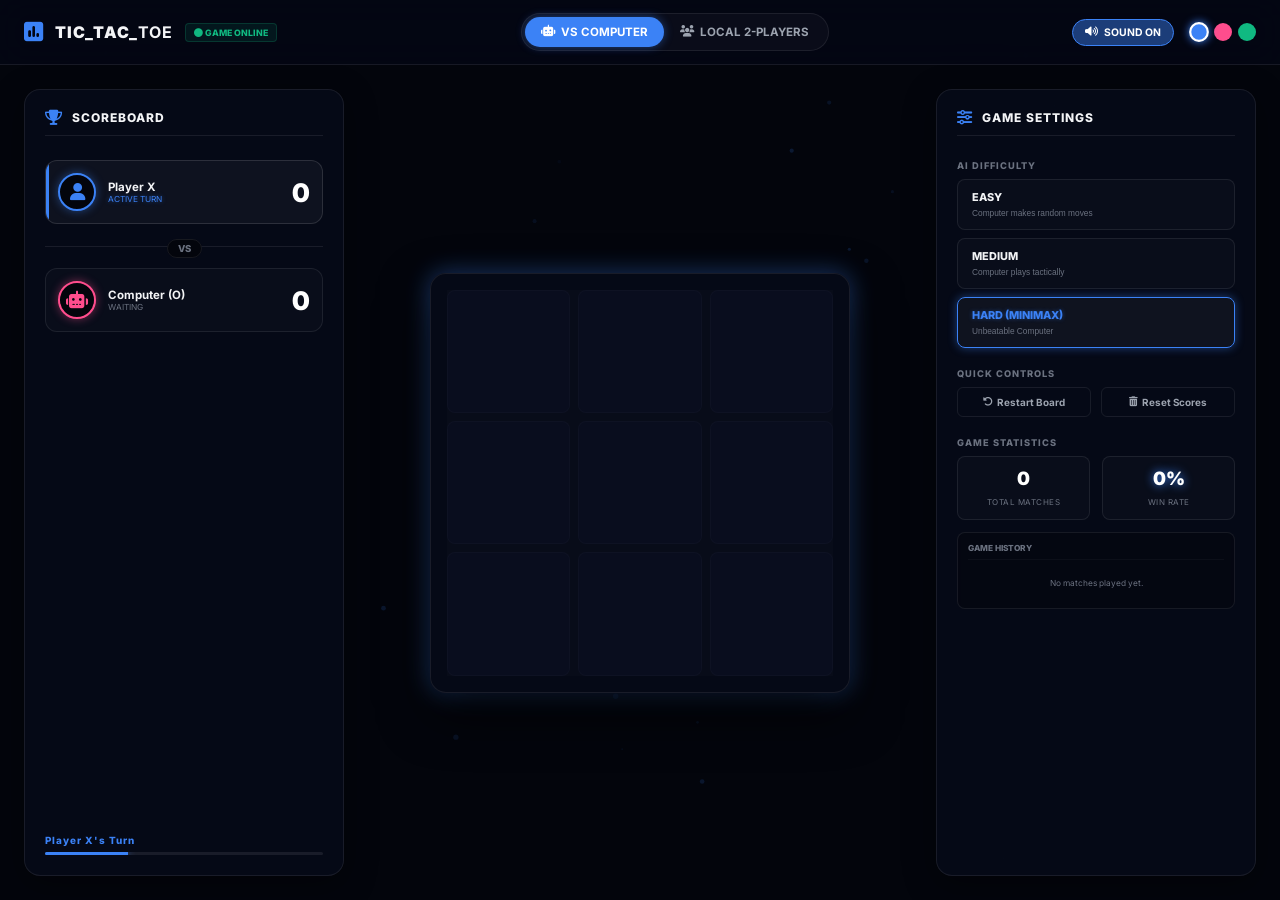
==== index.html @ dfb9f20e "Initialize premium responsive Tic Tac Toe game page" ====
<!DOCTYPE html>
<html lang="en">
<head>
    <meta charset="UTF-8">
    <meta name="viewport" content="width=device-width, initial-scale=1.0">
    <title>Tic Tac Toe | Modern Neon Game</title>
    <!-- Fonts -->
    <link rel="preconnect" href="https://fonts.googleapis.com">
    <link rel="preconnect" href="https://fonts.gstatic.com" crossorigin>
    <link href="https://fonts.googleapis.com/css2?family=Inter:wght@300;400;500;600;700;800;900&display=swap" rel="stylesheet">
    <!-- FontAwesome for High-End Icons -->
    <link rel="stylesheet" href="https://cdnjs.cloudflare.com/ajax/libs/font-awesome/6.4.0/css/all.min.css">
    <!-- Game Styling -->
    <link rel="stylesheet" href="style.css">
</head>
<body class="neon-theme-blue">
    <!-- Dynamic Ambient canvas for floating particle backglow -->
    <canvas id="ambient-particles"></canvas>

    <!-- Top Realistic Navigation Bar -->
    <nav class="game-navbar">
        <div class="nav-left">
            <div class="logo">
                <i class="fa-solid fa-square-poll-vertical glow-pulse"></i>
                <span class="logo-text">TIC_TAC_<strong>TOE</strong></span>
            </div>
            <span class="sys-badge"><i class="fa-solid fa-circle"></i> GAME ONLINE</span>
        </div>
        
        <div class="nav-center">
            <!-- Mode Toggle Switch -->
            <div class="mode-selector-wrap">
                <button id="btn-mode-ai" class="mode-btn active" onclick="setGameMode('vs-computer')">
                    <i class="fa-solid fa-robot"></i> <span class="btn-text">VS COMPUTER</span>
                </button>
                <button id="btn-mode-local" class="mode-btn" onclick="setGameMode('multiplayer')">
                    <i class="fa-solid fa-users"></i> <span class="btn-text">LOCAL 2-PLAYERS</span>
                </button>
            </div>
        </div>

        <div class="nav-right">
            <!-- Audio trigger -->
            <button id="nav-sfx-toggle" class="nav-action-btn active" onclick="toggleAudioSFX()">
                <i class="fa-solid fa-volume-high"></i> <span class="btn-text">SOUND ON</span>
            </button>
            
            <!-- Global Color Theme Selectors -->
            <div class="accent-selectors">
                <button class="color-btn btn-blue active" onclick="setAccentTheme('blue')"></button>
                <button class="color-btn btn-pink" onclick="setAccentTheme('pink')"></button>
                <button class="color-btn btn-green" onclick="setAccentTheme('green')"></button>
            </div>
        </div>
    </nav>

    <!-- Main Game Page Layout Arena -->
    <main class="arena-container">
        
        <!-- SIDE PANEL LEFT: SCOREBOARD & PLAYER INFORMATION -->
        <section class="arena-panel left-panel glass-panel">
            <div class="panel-header">
                <i class="fa-solid fa-trophy"></i>
                <span>SCOREBOARD</span>
            </div>
            
            <div class="score-card-wrapper">
                <!-- Player X profile -->
                <div class="score-profile active" id="profile-x">
                    <div class="avatar x-avatar"><i class="fa-solid fa-user"></i></div>
                    <div class="profile-details">
                        <span class="player-label">Player X</span>
                        <span class="player-status" id="status-x-text">ACTIVE TURN</span>
                    </div>
                    <div class="player-score" id="score-x-val">0</div>
                </div>

                <div class="score-divider">
                    <span class="vs-tag">VS</span>
                </div>

                <!-- Player O profile -->
                <div class="score-profile" id="profile-o">
                    <div class="avatar o-avatar" id="avatar-o-icon"><i class="fa-solid fa-robot"></i></div>
                    <div class="profile-details">
                        <span class="player-label" id="player-o-label">Computer (O)</span>
                        <span class="player-status" id="status-o-text">WAITING</span>
                    </div>
                    <div class="player-score" id="score-o-val">0</div>
                </div>
            </div>

            <!-- Current turn visual bar -->
            <div class="turn-meter-container">
                <span class="turn-status-text" id="turn-meter-lbl">Player X Turn</span>
                <div class="meter-bar-track">
                    <div class="meter-bar-fill" id="turn-meter-fill"></div>
                </div>
            </div>
        </section>

        <!-- CENTER PANEL: PLAY BOARD CONTAINER -->
        <section class="arena-board-viewport">
            <!-- Tic Tac Toe Interactive Board Card -->
            <div class="board-card glass-panel">
                
                <!-- Play grid -->
                <div class="board-grid" id="ttt-board">
                    <div class="grid-cell" data-index="0" onclick="makeMove(0)"></div>
                    <div class="grid-cell" data-index="1" onclick="makeMove(1)"></div>
                    <div class="grid-cell" data-index="2" onclick="makeMove(2)"></div>
                    <div class="grid-cell" data-index="3" onclick="makeMove(3)"></div>
                    <div class="grid-cell" data-index="4" onclick="makeMove(4)"></div>
                    <div class="grid-cell" data-index="5" onclick="makeMove(5)"></div>
                    <div class="grid-cell" data-index="6" onclick="makeMove(6)"></div>
                    <div class="grid-cell" data-index="7" onclick="makeMove(7)"></div>
                    <div class="grid-cell" data-index="8" onclick="makeMove(8)"></div>
                </div>

                <!-- Web game overlay for winners (Toggled via CSS active class) -->
                <div class="result-overlay glass-card" id="victory-overlay">
                    <div class="overlay-graphic glow-pulse"><i class="fa-solid fa-crown"></i></div>
                    <h3 class="overlay-title" id="victory-title">VICTORY!</h3>
                    <p class="overlay-subtitle" id="victory-desc">Player X won the match.</p>
                    <div class="overlay-actions">
                        <button class="action-btn primary" onclick="resetBoardArena()"><i class="fa-solid fa-play"></i> Play Again</button>
                        <button class="action-btn secondary" onclick="resetScores()"><i class="fa-solid fa-rotate-left"></i> Reset Scores</button>
                    </div>
                </div>

                <!-- Web game overlay for draws -->
                <div class="result-overlay glass-card" id="draw-overlay">
                    <div class="overlay-graphic draw-graphic"><i class="fa-solid fa-circle"></i></div>
                    <h3 class="overlay-title">IT'S A DRAW!</h3>
                    <p class="overlay-subtitle">The game ended in a tie.</p>
                    <div class="overlay-actions">
                        <button class="action-btn primary" onclick="resetBoardArena()"><i class="fa-solid fa-rotate-left"></i> Play Again</button>
                        <button class="action-btn secondary" onclick="resetScores()"><i class="fa-solid fa-rotate-left"></i> Reset Scores</button>
                    </div>
                </div>

            </div>
        </section>

        <!-- SIDE PANEL RIGHT: AI CONFIGURATION & OPERATIONS LOG -->
        <section class="arena-panel right-panel glass-panel">
            <div class="panel-header">
                <i class="fa-solid fa-sliders"></i>
                <span>GAME SETTINGS</span>
            </div>

            <!-- AI Strength levels widget -->
            <div class="ai-widget-wrapper" id="ai-controls-panel">
                <span class="widget-label">AI DIFFICULTY</span>
                <div class="difficulty-options">
                    <button class="diff-btn" id="btn-diff-easy" onclick="setAIDifficulty('easy')">
                        <span class="diff-title">EASY</span>
                        <span class="diff-desc">Computer makes random moves</span>
                    </button>
                    <button class="diff-btn" id="btn-diff-medium" onclick="setAIDifficulty('medium')">
                        <span class="diff-title">MEDIUM</span>
                        <span class="diff-desc">Computer plays tactically</span>
                    </button>
                    <button class="diff-btn active" id="btn-diff-hard" onclick="setAIDifficulty('hard')">
                        <span class="diff-title">HARD (MINIMAX)</span>
                        <span class="diff-desc">Unbeatable Computer</span>
                    </button>
                </div>
            </div>

            <!-- Arena Actions Panel -->
            <div class="quick-actions-wrapper">
                <span class="widget-label">QUICK CONTROLS</span>
                <div class="actions-row">
                    <button class="control-btn" onclick="resetBoardArena()"><i class="fa-solid fa-rotate-left"></i> Restart Board</button>
                    <button class="control-btn" onclick="resetScores()"><i class="fa-solid fa-trash-can"></i> Reset Scores</button>
                </div>
            </div>

            <!-- Live Session logs dashboard metrics -->
            <div class="match-metrics-panel">
                <span class="widget-label">GAME STATISTICS</span>
                <div class="metrics-row">
                    <div class="metric-item">
                        <span class="metric-val" id="metric-games">0</span>
                        <span class="metric-lbl">TOTAL MATCHES</span>
                    </div>
                    <div class="metric-item">
                        <span class="metric-val text-glow" id="metric-winrate">0%</span>
                        <span class="metric-lbl">WIN RATE</span>
                    </div>
                </div>
                <div class="session-log-card">
                    <div class="log-header">GAME HISTORY</div>
                    <ul class="log-entries-list" id="session-log-list">
                        <li class="empty-log-msg">No matches played yet.</li>
                    </ul>
                </div>
            </div>
        </section>

    </main>

    <!-- Core interactive modules -->
    <script src="game.js"></script>
</body>
</html>
---- style.css ----
/* ==========================================================================
   NEON NEXUS RESPONSIVE REDESIGN STYLESHEET
   Ultra Premium Single-Page Tic Tac Toe CSS Framework
   ========================================================================== */

/* 1. Global Color Tokens & Variables */
:root {
    --bg-dark-core: #03050c;
    --bg-dark-panel: rgba(8, 12, 28, 0.7);
    --bg-dark-glass: rgba(10, 16, 36, 0.45);
    
    --neon-blue: #3b82f6;
    --neon-blue-glow: rgba(59, 130, 246, 0.45);
    
    --neon-pink: #ff4d8d;
    --neon-pink-glow: rgba(255, 77, 141, 0.45);
    
    --neon-green: #10b981;
    --neon-green-glow: rgba(16, 185, 129, 0.45);

    --border-glass: rgba(255, 255, 255, 0.08);
    --border-neon-active: var(--neon-blue);
    --accent-primary: var(--neon-blue);
    --accent-primary-glow: var(--neon-blue-glow);
    
    --text-primary: #f3f4f6;
    --text-secondary: #9ca3af;
    --text-muted: #6b7280;
    
    --font-display: 'Inter', sans-serif;
    --font-sans: 'Inter', sans-serif;
    
    --transition-smooth: all 0.35s cubic-bezier(0.25, 0.8, 0.25, 1);
    --transition-quick: all 0.15s ease;
}

/* Dynamic Class Theme Modifiers */
body.neon-theme-blue {
    --accent-primary: var(--neon-blue);
    --accent-primary-glow: var(--neon-blue-glow);
    --border-neon-active: var(--neon-blue);
}

body.neon-theme-pink {
    --accent-primary: var(--neon-pink);
    --accent-primary-glow: var(--neon-pink-glow);
    --border-neon-active: var(--neon-pink);
}

body.neon-theme-green {
    --accent-primary: var(--neon-green);
    --accent-primary-glow: var(--neon-green-glow);
    --border-neon-active: var(--neon-green);
}

/* 2. Global Resets & Basics */
* {
    box-sizing: border-box;
    margin: 0;
    padding: 0;
    user-select: none;
    -webkit-user-drag: none;
}

body {
    background-color: var(--bg-dark-core);
    color: var(--text-primary);
    font-family: var(--font-sans);
    min-height: 100vh;
    display: flex;
    flex-direction: column;
    overflow-x: hidden;
    position: relative;
}

/* Floating canvas particles background */
#ambient-particles {
    position: fixed;
    top: 0;
    left: 0;
    width: 100%;
    height: 100%;
    z-index: 0;
    pointer-events: none;
    opacity: 0.35;
}

/* Custom Scrollbar */
::-webkit-scrollbar {
    width: 4px;
    height: 4px;
}
::-webkit-scrollbar-track {
    background: var(--bg-dark-core);
}
::-webkit-scrollbar-thumb {
    background: var(--border-glass);
    border-radius: 4px;
}
::-webkit-scrollbar-thumb:hover {
    background: var(--accent-primary);
}

/* Micro Helpers */
.font-orbitron { font-family: var(--font-display); }
.text-pink { color: var(--neon-pink) !important; }
.text-blue { color: var(--neon-blue) !important; }
.text-green { color: var(--neon-green) !important; }
.text-glow { text-shadow: 0 0 10px var(--accent-primary); }

.glow-pulse {
    animation: glowPulse 2s infinite ease-in-out;
}
@keyframes glowPulse {
    0%, 100% {
        filter: drop-shadow(0 0 5px var(--accent-primary-glow));
        opacity: 0.8;
    }
    50% {
        filter: drop-shadow(0 0 15px var(--accent-primary));
        opacity: 1;
    }
}

/* 3. Glassmorphic structures */
.glass-panel {
    background: var(--bg-dark-panel);
    backdrop-filter: blur(20px);
    -webkit-backdrop-filter: blur(20px);
    border: 1px solid var(--border-glass);
    border-radius: 16px;
    box-shadow: 0 8px 32px rgba(0, 0, 0, 0.4);
}

.glass-card {
    background: var(--bg-dark-glass);
    backdrop-filter: blur(12px);
    -webkit-backdrop-filter: blur(12px);
    border: 1px solid var(--border-glass);
    border-radius: 12px;
}

/* 4. Top Navbar Layouts */
.game-navbar {
    height: 65px;
    background: rgba(4, 7, 20, 0.8);
    backdrop-filter: blur(16px);
    -webkit-backdrop-filter: blur(16px);
    border-bottom: 1px solid var(--border-glass);
    display: flex;
    justify-content: space-between;
    align-items: center;
    padding: 0 24px;
    z-index: 10;
}

.nav-left {
    display: flex;
    align-items: center;
    gap: 12px;
}

.logo {
    display: flex;
    align-items: center;
    gap: 10px;
    font-family: var(--font-display);
    font-size: 1rem;
    font-weight: 900;
    letter-spacing: 1px;
}
.logo i {
    font-size: 1.4rem;
    color: var(--accent-primary);
    transition: var(--transition-smooth);
}

.sys-badge {
    font-family: var(--font-display);
    font-size: 0.55rem;
    font-weight: 800;
    color: var(--neon-green);
    background: rgba(16, 185, 129, 0.1);
    padding: 3px 8px;
    border-radius: 4px;
    border: 1px solid rgba(16, 185, 129, 0.2);
}

.nav-center {
    display: flex;
}

.mode-selector-wrap {
    display: flex;
    background: rgba(255, 255, 255, 0.03);
    padding: 3px;
    border-radius: 20px;
    border: 1px solid var(--border-glass);
}

.mode-btn {
    background: transparent;
    border: none;
    padding: 8px 16px;
    border-radius: 16px;
    font-family: var(--font-display);
    font-size: 0.72rem;
    font-weight: 700;
    color: var(--text-secondary);
    cursor: pointer;
    transition: var(--transition-smooth);
    display: flex;
    align-items: center;
    gap: 6px;
}
.mode-btn.active {
    background: var(--accent-primary);
    color: #fff;
    box-shadow: 0 0 10px var(--accent-primary-glow);
}

.nav-right {
    display: flex;
    align-items: center;
    gap: 16px;
}

.nav-action-btn {
    background: rgba(255, 255, 255, 0.03);
    border: 1px solid var(--border-glass);
    padding: 6px 12px;
    border-radius: 16px;
    font-family: var(--font-display);
    font-size: 0.65rem;
    font-weight: 700;
    color: var(--text-secondary);
    cursor: pointer;
    transition: var(--transition-quick);
    display: flex;
    align-items: center;
    gap: 6px;
}
.nav-action-btn:hover {
    border-color: var(--accent-primary);
    color: #fff;
}
.nav-action-btn.active {
    background: var(--accent-primary-glow);
    border-color: var(--accent-primary);
    color: #fff;
}

.accent-selectors {
    display: flex;
    gap: 6px;
}

.color-btn {
    width: 18px;
    height: 18px;
    border-radius: 50%;
    border: 2px solid transparent;
    cursor: pointer;
    transition: var(--transition-quick);
}
.btn-blue { background-color: var(--neon-blue); }
.btn-pink { background-color: var(--neon-pink); }
.btn-green { background-color: var(--neon-green); }

.color-btn.active {
    border-color: #fff;
    transform: scale(1.1);
    box-shadow: 0 0 8px var(--accent-primary);
}

/* ==========================================================================
   5. Main Responsive Grid Container
   ========================================================================== */
.arena-container {
    flex: 1;
    display: flex;
    justify-content: center;
    align-items: stretch;
    gap: 24px;
    padding: 24px;
    max-width: 1300px;
    margin: 0 auto;
    width: 100%;
    z-index: 5;
}

.arena-panel {
    flex: 1;
    min-width: 250px;
    max-width: 320px;
    padding: 20px;
    display: flex;
    flex-direction: column;
    gap: 20px;
}

.panel-header {
    display: flex;
    align-items: center;
    gap: 10px;
    border-bottom: 1px solid var(--border-glass);
    padding-bottom: 10px;
    margin-bottom: 4px;
}
.panel-header i {
    color: var(--accent-primary);
    font-size: 0.95rem;
}
.panel-header span {
    font-family: var(--font-display);
    font-size: 0.75rem;
    font-weight: 800;
    letter-spacing: 1px;
}

/* --- Left Score Panel layouts --- */
.score-card-wrapper {
    display: flex;
    flex-direction: column;
    gap: 12px;
}

.score-profile {
    background: rgba(255, 255, 255, 0.02);
    border: 1px solid var(--border-glass);
    border-radius: 12px;
    padding: 12px;
    display: flex;
    align-items: center;
    gap: 12px;
    transition: var(--transition-smooth);
    position: relative;
    overflow: hidden;
}
.score-profile::before {
    content: "";
    position: absolute;
    top: 0;
    left: 0;
    width: 3px;
    height: 100%;
    background: transparent;
}

.score-profile.active {
    background: rgba(255, 255, 255, 0.04);
    border-color: rgba(255,255,255,0.12);
}
.score-profile.active#profile-x::before { background: var(--neon-blue); }
.score-profile.active#profile-o::before { background: var(--neon-pink); }
.score-profile.active#profile-o.o-green::before { background: var(--neon-green); }

.avatar {
    width: 38px;
    height: 38px;
    border-radius: 50%;
    display: flex;
    justify-content: center;
    align-items: center;
    font-size: 1.1rem;
    background: var(--bg-dark-core);
    border: 2px solid transparent;
}
.x-avatar {
    border-color: var(--neon-blue);
    color: var(--neon-blue);
    box-shadow: 0 0 10px var(--neon-blue-glow);
}
.o-avatar {
    border-color: var(--neon-pink);
    color: var(--neon-pink);
    box-shadow: 0 0 10px var(--neon-pink-glow);
}
.o-avatar.green-avatar {
    border-color: var(--neon-green);
    color: var(--neon-green);
    box-shadow: 0 0 10px var(--neon-green-glow);
}

.profile-details {
    flex: 1;
    display: flex;
    flex-direction: column;
}

.player-label {
    font-family: var(--font-display);
    font-size: 0.72rem;
    font-weight: 700;
}

.player-status {
    font-size: 0.52rem;
    color: var(--text-muted);
}
.active .player-status {
    color: var(--accent-primary);
    text-shadow: 0 0 5px var(--accent-primary-glow);
}

.player-score {
    font-size: 1.6rem;
    font-weight: 900;
    color: #fff;
}

.score-divider {
    text-align: center;
    position: relative;
}
.score-divider::before {
    content: "";
    position: absolute;
    top: 50%;
    left: 0;
    width: 100%;
    height: 1px;
    background: var(--border-glass);
    z-index: 1;
}

.vs-tag {
    background: var(--bg-dark-core);
    border: 1px solid var(--border-glass);
    padding: 3px 10px;
    border-radius: 20px;
    font-family: var(--font-display);
    font-size: 0.6rem;
    font-weight: 800;
    color: var(--text-muted);
    position: relative;
    z-index: 2;
}

.turn-meter-container {
    margin-top: auto;
}

.turn-status-text {
    font-size: 0.62rem;
    font-weight: 800;
    color: var(--accent-primary);
    letter-spacing: 1px;
    display: block;
    margin-bottom: 6px;
}

.meter-bar-track {
    width: 100%;
    height: 3px;
    background: var(--border-glass);
    border-radius: 2px;
    overflow: hidden;
}

.meter-bar-fill {
    width: 30%;
    height: 100%;
    background: var(--accent-primary);
    box-shadow: 0 0 8px var(--accent-primary);
    transition: var(--transition-smooth);
}

/* --- Center Play Board viewport --- */
.arena-board-viewport {
    flex: 1.8;
    display: flex;
    justify-content: center;
    align-items: center;
}

.board-card {
    width: 100%;
    max-width: 420px;
    aspect-ratio: 1/1;
    padding: 16px;
    position: relative;
    box-shadow: 0 20px 50px rgba(0, 0, 0, 0.7),
                0 0 25px var(--accent-primary-glow);
    transition: var(--transition-smooth);
}

.board-grid {
    display: grid;
    grid-template-columns: repeat(3, 1fr);
    grid-template-rows: repeat(3, 1fr);
    gap: 8px;
    width: 100%;
    height: 100%;
    background: rgba(255,255,255,0.01);
}

.grid-cell {
    background: rgba(10, 16, 36, 0.6);
    border: 1px solid rgba(255,255,255,0.02);
    border-radius: 8px;
    cursor: pointer;
    display: flex;
    justify-content: center;
    align-items: center;
    font-family: var(--font-display);
    font-size: 3.2rem;
    font-weight: 900;
    transition: var(--transition-quick);
    position: relative;
}
@media (hover: hover) {
    .grid-cell:hover {
        background: rgba(255, 255, 255, 0.03);
        border-color: rgba(255, 255, 255, 0.1);
    }

    /* Ghost Symbol Hover Previews */
    .grid-cell:not(.cell-x):not(.cell-o):hover::after {
        font-size: 2.8rem;
        opacity: 0.15;
        position: absolute;
        font-family: var(--font-display);
    }
    body.active-turn-x .grid-cell:not(.cell-x):not(.cell-o):hover::after {
        content: "X";
        color: var(--neon-blue);
        text-shadow: 0 0 10px var(--neon-blue-glow);
    }
    body.active-turn-o .grid-cell:not(.cell-x):not(.cell-o):hover::after {
        content: "O";
        color: var(--neon-pink);
        text-shadow: 0 0 10px var(--neon-pink-glow);
    }
    body.active-turn-o.neon-theme-green .grid-cell:not(.cell-x):not(.cell-o):hover::after {
        color: var(--neon-green);
        text-shadow: 0 0 10px var(--neon-green-glow);
    }
}

.grid-cell.cell-x {
    color: var(--neon-blue);
    text-shadow: 0 0 12px var(--neon-blue);
    animation: zoomCell 0.2s cubic-bezier(0.175, 0.885, 0.32, 1.275);
}

.grid-cell.cell-o {
    color: var(--neon-pink);
    text-shadow: 0 0 12px var(--neon-pink);
    animation: zoomCell 0.2s cubic-bezier(0.175, 0.885, 0.32, 1.275);
}
.grid-cell.cell-o.o-green {
    color: var(--neon-green);
    text-shadow: 0 0 12px var(--neon-green);
}

@keyframes zoomCell {
    from { transform: scale(0.6); opacity: 0; }
    to { transform: scale(1); opacity: 1; }
}

/* Result Overlays */
.result-overlay {
    position: absolute;
    top: 16px;
    left: 16px;
    width: calc(100% - 32px);
    height: calc(100% - 32px);
    z-index: 50;
    display: none; /* Blocked via class toggles */
    flex-direction: column;
    justify-content: center;
    align-items: center;
    text-align: center;
    padding: 24px;
    border-color: var(--accent-primary);
    box-shadow: 0 0 25px var(--accent-primary-glow);
    animation: slideUp 0.35s cubic-bezier(0.175, 0.885, 0.32, 1.15);
}

.result-overlay.active {
    display: flex;
}

@keyframes slideUp {
    from { opacity: 0; transform: translateY(15px); }
    to { opacity: 1; transform: translateY(0); }
}

.overlay-graphic {
    font-size: 2.8rem;
    color: #ffd700;
    filter: drop-shadow(0 0 10px rgba(255, 215, 0, 0.5));
    margin-bottom: 12px;
}

.draw-graphic {
    color: var(--text-muted);
    filter: drop-shadow(0 0 6px rgba(255,255,255,0.05));
}

.overlay-title {
    font-size: 1.2rem;
    font-weight: 900;
    margin-bottom: 6px;
    letter-spacing: 1px;
}

.overlay-subtitle {
    font-size: 0.7rem;
    color: var(--text-secondary);
    margin-bottom: 20px;
    max-width: 250px;
    line-height: 1.4;
}

.overlay-actions {
    display: flex;
    flex-direction: column;
    gap: 8px;
    width: 100%;
    max-width: 180px;
}

.action-btn {
    font-family: var(--font-display);
    font-size: 0.72rem;
    font-weight: 700;
    padding: 10px;
    border-radius: 6px;
    border: none;
    cursor: pointer;
    transition: var(--transition-quick);
    display: flex;
    align-items: center;
    justify-content: center;
    gap: 6px;
}

.action-btn.primary {
    background: var(--accent-primary);
    color: #fff;
    box-shadow: 0 0 10px var(--accent-primary-glow);
}
.action-btn.primary:hover {
    box-shadow: 0 0 18px var(--accent-primary);
}

.action-btn.secondary {
    background: transparent;
    border: 1px solid var(--border-glass);
    color: var(--text-secondary);
}
.action-btn.secondary:hover {
    border-color: var(--accent-primary);
    color: #fff;
}

/* --- Right Calibration side panel --- */
.widget-label {
    font-family: var(--font-display);
    font-size: 0.58rem;
    font-weight: 800;
    letter-spacing: 1px;
    color: var(--text-muted);
    display: block;
    margin-bottom: 8px;
}

.difficulty-options {
    display: flex;
    flex-direction: column;
    gap: 8px;
}

.diff-btn {
    background: rgba(255, 255, 255, 0.02);
    border: 1px solid var(--border-glass);
    border-radius: 8px;
    padding: 10px 14px;
    text-align: left;
    cursor: pointer;
    transition: var(--transition-quick);
}
.diff-btn:hover {
    border-color: rgba(255,255,255,0.15);
}
.diff-btn.active {
    background: rgba(255, 255, 255, 0.04);
    border-color: var(--accent-primary);
    box-shadow: 0 0 10px var(--accent-primary-glow);
}

.diff-title {
    font-family: var(--font-display);
    font-size: 0.68rem;
    font-weight: 800;
    display: block;
    color: var(--text-primary);
}
.active .diff-title {
    color: var(--accent-primary);
    text-shadow: 0 0 4px var(--accent-primary-glow);
}

.diff-desc {
    font-size: 0.52rem;
    color: var(--text-muted);
}

.quick-actions-wrapper .actions-row {
    display: grid;
    grid-template-columns: repeat(2, 1fr);
    gap: 10px;
}

.control-btn {
    background: transparent;
    border: 1px solid var(--border-glass);
    font-family: var(--font-display);
    font-size: 0.62rem;
    font-weight: 700;
    padding: 8px;
    border-radius: 6px;
    color: var(--text-secondary);
    cursor: pointer;
    transition: var(--transition-quick);
    display: flex;
    align-items: center;
    justify-content: center;
    gap: 4px;
}
.control-btn:hover {
    border-color: var(--accent-primary);
    color: #fff;
}

/* Metrics and match history logs */
.metrics-row {
    display: grid;
    grid-template-columns: repeat(2, 1fr);
    gap: 12px;
    margin-bottom: 12px;
}

.metric-item {
    background: rgba(255, 255, 255, 0.02);
    border: 1px solid var(--border-glass);
    border-radius: 8px;
    padding: 10px;
    text-align: center;
}

.metric-val {
    font-size: 1.15rem;
    font-weight: 900;
    display: block;
    color: #fff;
}

.metric-lbl {
    font-size: 0.5rem;
    letter-spacing: 0.5px;
    color: var(--text-muted);
}

.session-log-card {
    background: rgba(0, 0, 0, 0.2);
    border: 1px solid var(--border-glass);
    border-radius: 8px;
    padding: 10px;
}

.log-header {
    font-family: var(--font-display);
    font-size: 0.52rem;
    font-weight: 800;
    color: var(--text-muted);
    border-bottom: 1px solid rgba(255,255,255,0.03);
    padding-bottom: 6px;
    margin-bottom: 8px;
}

.log-entries-list {
    list-style: none;
    max-height: 85px;
    overflow-y: auto;
    display: flex;
    flex-direction: column;
    gap: 6px;
}

.log-item {
    font-size: 0.55rem;
    display: flex;
    justify-content: space-between;
    align-items: center;
    border-bottom: 1px solid rgba(255,255,255,0.01);
    padding-bottom: 4px;
}
.log-item span {
    color: var(--text-secondary);
}
.log-item .outcome-win { color: var(--neon-green); font-weight: bold; }
.log-item .outcome-loss { color: var(--neon-pink); font-weight: bold; }
.log-item .outcome-draw { color: var(--text-muted); }

.empty-log-msg {
    font-size: 0.52rem;
    color: var(--text-muted);
    text-align: center;
    padding: 10px 0;
}


/* ==========================================================================
   6. RESPONSIVE BREAKPOINT MATRICES (Fully collapsed structures)
   ========================================================================== */

@media (max-width: 850px) {
    /* Collapse side-by-side flex container into stacked column rows */
    .arena-container {
        flex-direction: column;
        padding: 12px;
        gap: 16px;
    }

    .arena-panel {
        max-width: 100%;
        width: 100%;
        padding: 16px;
    }

    /* Scoreboard collapses into thin horizontal flow row at top */
    .left-panel {
        order: 1; /* Place first at top */
    }

    .score-card-wrapper {
        flex-direction: row;
        justify-content: space-between;
        align-items: center;
        gap: 16px;
    }

    .score-profile {
        flex: 1;
        padding: 8px 12px;
    }

    .score-divider {
        display: none; /* Hide VS tag in compact view */
    }

    .turn-meter-container {
        margin-top: 12px;
    }

    /* Game board card stands centered */
    .arena-board-viewport {
        order: 2; /* Centered in middle */
        padding: 8px 0;
    }

    .board-card {
        max-width: 340px; /* Resize slightly for smaller viewports */
    }

    .grid-cell {
        font-size: 2.5rem; /* Slightly smaller cells */
    }

    /* Calibration controls panel drops below the board */
    .right-panel {
        order: 3; /* Bottom panel */
        display: grid;
        grid-template-columns: repeat(auto-fit, minmax(220px, 1fr));
        gap: 16px;
    }

    .ai-widget-wrapper {
        grid-column: span 1;
    }

    .quick-actions-wrapper {
        grid-column: span 1;
        justify-content: center;
        display: flex;
        flex-direction: column;
    }

    .match-metrics-panel {
        grid-column: span 2;
    }
}

/* Sub-breakpoints for small mobile smartphones */
@media (max-width: 500px) {
    .game-navbar {
        padding: 0 12px;
        height: 55px;
    }

    .logo-text {
        font-size: 0.85rem;
    }
    
    .sys-badge {
        display: none; /* Clear screen real estate */
    }

    .mode-btn {
        padding: 6px 12px;
        font-size: 0.65rem;
    }

    .nav-action-btn {
        padding: 5px 8px;
        font-size: 0.6rem;
    }

    .right-panel {
        grid-template-columns: 1fr; /* Stack everything vertically */
    }

    .match-metrics-panel {
        grid-column: span 1;
    }

    .score-profile {
        padding: 6px 10px;
    }
    
    .avatar {
        width: 32px;
        height: 32px;
        font-size: 0.95rem;
    }

    .player-score {
        font-size: 1.35rem;
    }
}

/* Hide labels on small mobile phones to prevent horizontal navbar overflow */
@media (max-width: 600px) {
    .btn-text {
        display: none;
    }
}
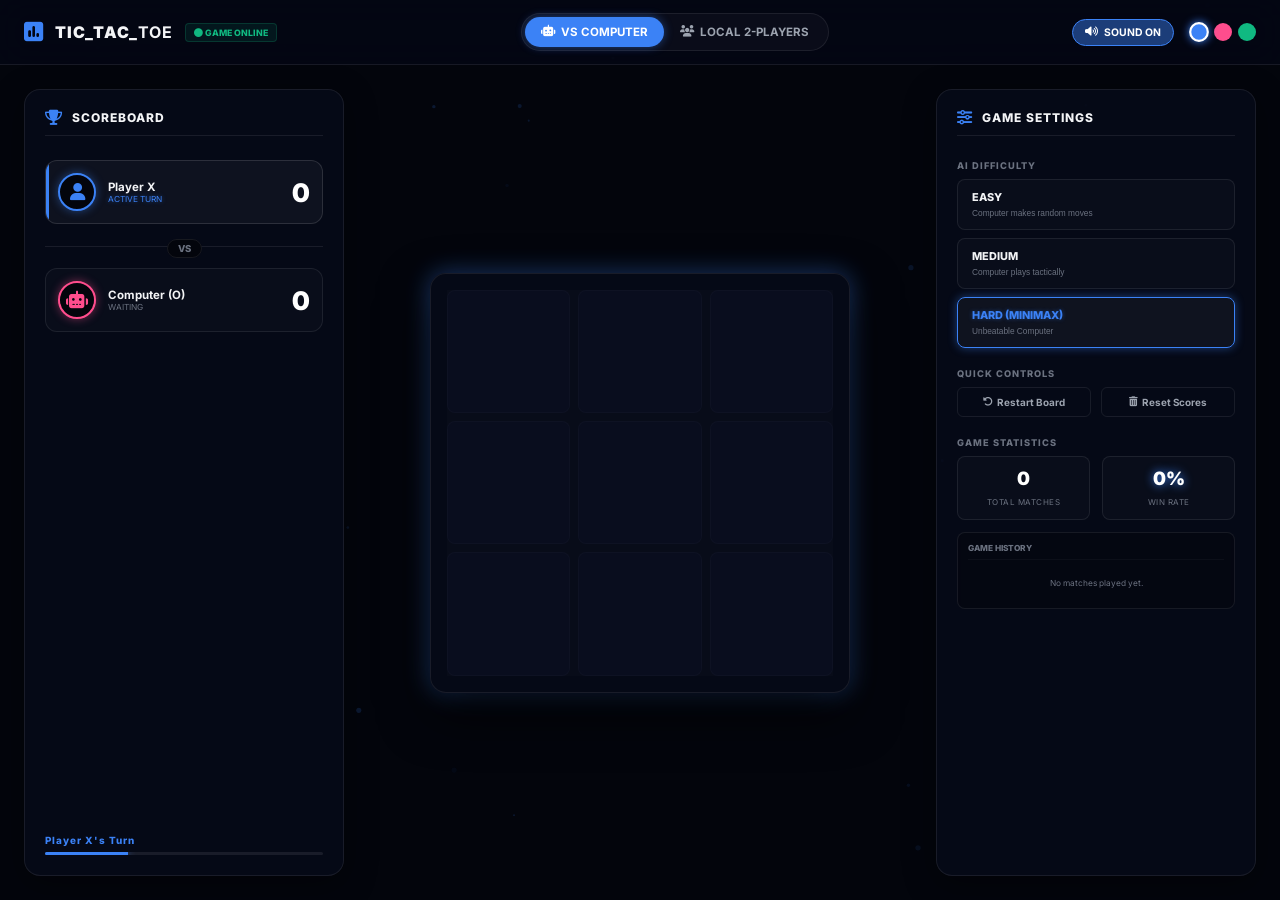
==== commit 39772065: "Consolidate into single-file game at index.html and archive redundant files" ====
--- a/index.html
+++ b/index.html
@@ -3,21 +3,983 @@
 <head>
     <meta charset="UTF-8">
     <meta name="viewport" content="width=device-width, initial-scale=1.0">
-    <title>Tic Tac Toe | Modern Neon Game</title>
+    <title>Tic Tac Toe | Modern Responsive Game</title>
     <!-- Fonts -->
     <link rel="preconnect" href="https://fonts.googleapis.com">
     <link rel="preconnect" href="https://fonts.gstatic.com" crossorigin>
     <link href="https://fonts.googleapis.com/css2?family=Inter:wght@300;400;500;600;700;800;900&display=swap" rel="stylesheet">
     <!-- FontAwesome for High-End Icons -->
     <link rel="stylesheet" href="https://cdnjs.cloudflare.com/ajax/libs/font-awesome/6.4.0/css/all.min.css">
-    <!-- Game Styling -->
-    <link rel="stylesheet" href="style.css">
+    <style>
+        /* ==========================================================================
+           NEON NEXUS RESPONSIVE REDESIGN STYLESHEET
+           Ultra Premium Single-Page Tic Tac Toe CSS Framework
+           ========================================================================== */
+
+        /* 1. Global Color Tokens & Variables */
+        :root {
+            --bg-dark-core: #03050c;
+            --bg-dark-panel: rgba(8, 12, 28, 0.7);
+            --bg-dark-glass: rgba(10, 16, 36, 0.45);
+            
+            --neon-blue: #3b82f6;
+            --neon-blue-glow: rgba(59, 130, 246, 0.45);
+            
+            --neon-pink: #ff4d8d;
+            --neon-pink-glow: rgba(255, 77, 141, 0.45);
+            
+            --neon-green: #10b981;
+            --neon-green-glow: rgba(16, 185, 129, 0.45);
+
+            --border-glass: rgba(255, 255, 255, 0.08);
+            --border-neon-active: var(--neon-blue);
+            --accent-primary: var(--neon-blue);
+            --accent-primary-glow: var(--neon-blue-glow);
+            
+            --text-primary: #f3f4f6;
+            --text-secondary: #9ca3af;
+            --text-muted: #6b7280;
+            
+            --font-display: 'Inter', sans-serif;
+            --font-sans: 'Inter', sans-serif;
+            
+            --transition-smooth: all 0.35s cubic-bezier(0.25, 0.8, 0.25, 1);
+            --transition-quick: all 0.15s ease;
+        }
+
+        /* Dynamic Class Theme Modifiers */
+        body.neon-theme-blue {
+            --accent-primary: var(--neon-blue);
+            --accent-primary-glow: var(--neon-blue-glow);
+            --border-neon-active: var(--neon-blue);
+        }
+
+        body.neon-theme-pink {
+            --accent-primary: var(--neon-pink);
+            --accent-primary-glow: var(--neon-pink-glow);
+            --border-neon-active: var(--neon-pink);
+        }
+
+        body.neon-theme-green {
+            --accent-primary: var(--neon-green);
+            --accent-primary-glow: var(--neon-green-glow);
+            --border-neon-active: var(--neon-green);
+        }
+
+        /* 2. Global Resets & Basics */
+        * {
+            box-sizing: border-box;
+            margin: 0;
+            padding: 0;
+            user-select: none;
+            -webkit-user-drag: none;
+        }
+
+        body {
+            background-color: var(--bg-dark-core);
+            color: var(--text-primary);
+            font-family: var(--font-sans);
+            min-height: 100vh;
+            display: flex;
+            flex-direction: column;
+            overflow-x: hidden;
+            position: relative;
+        }
+
+        /* Floating canvas particles background */
+        #ambient-particles {
+            position: fixed;
+            top: 0;
+            left: 0;
+            width: 100%;
+            height: 100%;
+            z-index: 0;
+            pointer-events: none;
+            opacity: 0.35;
+        }
+
+        /* Custom Scrollbar */
+        ::-webkit-scrollbar {
+            width: 4px;
+            height: 4px;
+        }
+        ::-webkit-scrollbar-track {
+            background: var(--bg-dark-core);
+        }
+        ::-webkit-scrollbar-thumb {
+            background: var(--border-glass);
+            border-radius: 4px;
+        }
+        ::-webkit-scrollbar-thumb:hover {
+            background: var(--accent-primary);
+        }
+
+        /* Micro Helpers */
+        .font-orbitron { font-family: var(--font-display); }
+        .text-pink { color: var(--neon-pink) !important; }
+        .text-blue { color: var(--neon-blue) !important; }
+        .text-green { color: var(--neon-green) !important; }
+        .text-glow { text-shadow: 0 0 10px var(--accent-primary); }
+
+        .glow-pulse {
+            animation: glowPulse 2s infinite ease-in-out;
+        }
+        @keyframes glowPulse {
+            0%, 100% {
+                filter: drop-shadow(0 0 5px var(--accent-primary-glow));
+                opacity: 0.8;
+            }
+            50% {
+                filter: drop-shadow(0 0 15px var(--accent-primary));
+                opacity: 1;
+            }
+        }
+
+        /* 3. Glassmorphic structures */
+        .glass-panel {
+            background: var(--bg-dark-panel);
+            backdrop-filter: blur(20px);
+            -webkit-backdrop-filter: blur(20px);
+            border: 1px solid var(--border-glass);
+            border-radius: 16px;
+            box-shadow: 0 8px 32px rgba(0, 0, 0, 0.4);
+        }
+
+        .glass-card {
+            background: var(--bg-dark-glass);
+            backdrop-filter: blur(12px);
+            -webkit-backdrop-filter: blur(12px);
+            border: 1px solid var(--border-glass);
+            border-radius: 12px;
+        }
+
+        /* 4. Top Navbar Layouts */
+        .game-navbar {
+            height: 65px;
+            background: rgba(4, 7, 20, 0.8);
+            backdrop-filter: blur(16px);
+            -webkit-backdrop-filter: blur(16px);
+            border-bottom: 1px solid var(--border-glass);
+            display: flex;
+            justify-content: space-between;
+            align-items: center;
+            padding: 0 24px;
+            z-index: 10;
+        }
+
+        .nav-left {
+            display: flex;
+            align-items: center;
+            gap: 12px;
+        }
+
+        .logo {
+            display: flex;
+            align-items: center;
+            gap: 10px;
+            font-family: var(--font-display);
+            font-size: 1rem;
+            font-weight: 900;
+            letter-spacing: 1px;
+        }
+        .logo i {
+            font-size: 1.4rem;
+            color: var(--accent-primary);
+            transition: var(--transition-smooth);
+        }
+
+        .sys-badge {
+            font-family: var(--font-display);
+            font-size: 0.55rem;
+            font-weight: 800;
+            color: var(--neon-green);
+            background: rgba(16, 185, 129, 0.1);
+            padding: 3px 8px;
+            border-radius: 4px;
+            border: 1px solid rgba(16, 185, 129, 0.2);
+        }
+
+        .nav-center {
+            display: flex;
+        }
+
+        .mode-selector-wrap {
+            display: flex;
+            background: rgba(255, 255, 255, 0.03);
+            padding: 3px;
+            border-radius: 20px;
+            border: 1px solid var(--border-glass);
+        }
+
+        .mode-btn {
+            background: transparent;
+            border: none;
+            padding: 8px 16px;
+            border-radius: 16px;
+            font-family: var(--font-display);
+            font-size: 0.72rem;
+            font-weight: 700;
+            color: var(--text-secondary);
+            cursor: pointer;
+            transition: var(--transition-smooth);
+            display: flex;
+            align-items: center;
+            gap: 6px;
+        }
+        .mode-btn.active {
+            background: var(--accent-primary);
+            color: #fff;
+            box-shadow: 0 0 10px var(--accent-primary-glow);
+        }
+
+        .nav-right {
+            display: flex;
+            align-items: center;
+            gap: 16px;
+        }
+
+        .nav-action-btn {
+            background: rgba(255, 255, 255, 0.03);
+            border: 1px solid var(--border-glass);
+            padding: 6px 12px;
+            border-radius: 16px;
+            font-family: var(--font-display);
+            font-size: 0.65rem;
+            font-weight: 700;
+            color: var(--text-secondary);
+            cursor: pointer;
+            transition: var(--transition-quick);
+            display: flex;
+            align-items: center;
+            gap: 6px;
+        }
+        .nav-action-btn:hover {
+            border-color: var(--accent-primary);
+            color: #fff;
+        }
+        .nav-action-btn.active {
+            background: var(--accent-primary-glow);
+            border-color: var(--accent-primary);
+            color: #fff;
+        }
+
+        .accent-selectors {
+            display: flex;
+            gap: 6px;
+        }
+
+        .color-btn {
+            width: 18px;
+            height: 18px;
+            border-radius: 50%;
+            border: 2px solid transparent;
+            cursor: pointer;
+            transition: var(--transition-quick);
+        }
+        .btn-blue { background-color: var(--neon-blue); }
+        .btn-pink { background-color: var(--neon-pink); }
+        .btn-green { background-color: var(--neon-green); }
+
+        .color-btn.active {
+            border-color: #fff;
+            transform: scale(1.1);
+            box-shadow: 0 0 8px var(--accent-primary);
+        }
+
+        /* ==========================================================================
+           5. Main Responsive Grid Container
+           ========================================================================== */
+        .arena-container {
+            flex: 1;
+            display: flex;
+            justify-content: center;
+            align-items: stretch;
+            gap: 24px;
+            padding: 24px;
+            max-width: 1300px;
+            margin: 0 auto;
+            width: 100%;
+            z-index: 5;
+        }
+
+        .arena-panel {
+            flex: 1;
+            min-width: 250px;
+            max-width: 320px;
+            padding: 20px;
+            display: flex;
+            flex-direction: column;
+            gap: 20px;
+        }
+
+        .panel-header {
+            display: flex;
+            align-items: center;
+            gap: 10px;
+            border-bottom: 1px solid var(--border-glass);
+            padding-bottom: 10px;
+            margin-bottom: 4px;
+        }
+        .panel-header i {
+            color: var(--accent-primary);
+            font-size: 0.95rem;
+        }
+        .panel-header span {
+            font-family: var(--font-display);
+            font-size: 0.75rem;
+            font-weight: 800;
+            letter-spacing: 1px;
+        }
+
+        /* --- Left Score Panel layouts --- */
+        .score-card-wrapper {
+            display: flex;
+            flex-direction: column;
+            gap: 12px;
+        }
+
+        .score-profile {
+            background: rgba(255, 255, 255, 0.02);
+            border: 1px solid var(--border-glass);
+            border-radius: 12px;
+            padding: 12px;
+            display: flex;
+            align-items: center;
+            gap: 12px;
+            transition: var(--transition-smooth);
+            position: relative;
+            overflow: hidden;
+        }
+        .score-profile::before {
+            content: "";
+            position: absolute;
+            top: 0;
+            left: 0;
+            width: 3px;
+            height: 100%;
+            background: transparent;
+        }
+
+        .score-profile.active {
+            background: rgba(255, 255, 255, 0.04);
+            border-color: rgba(255,255,255,0.12);
+        }
+        .score-profile.active#profile-x::before { background: var(--neon-blue); }
+        .score-profile.active#profile-o::before { background: var(--neon-pink); }
+        .score-profile.active#profile-o.o-green::before { background: var(--neon-green); }
+
+        .avatar {
+            width: 38px;
+            height: 38px;
+            border-radius: 50%;
+            display: flex;
+            justify-content: center;
+            align-items: center;
+            font-size: 1.1rem;
+            background: var(--bg-dark-core);
+            border: 2px solid transparent;
+        }
+        .x-avatar {
+            border-color: var(--neon-blue);
+            color: var(--neon-blue);
+            box-shadow: 0 0 10px var(--neon-blue-glow);
+        }
+        .o-avatar {
+            border-color: var(--neon-pink);
+            color: var(--neon-pink);
+            box-shadow: 0 0 10px var(--neon-pink-glow);
+        }
+        .o-avatar.green-avatar {
+            border-color: var(--neon-green);
+            color: var(--neon-green);
+            box-shadow: 0 0 10px var(--neon-green-glow);
+        }
+
+        .profile-details {
+            flex: 1;
+            display: flex;
+            flex-direction: column;
+        }
+
+        .player-label {
+            font-family: var(--font-display);
+            font-size: 0.72rem;
+            font-weight: 700;
+        }
+
+        .player-status {
+            font-size: 0.52rem;
+            color: var(--text-muted);
+        }
+        .active .player-status {
+            color: var(--accent-primary);
+            text-shadow: 0 0 5px var(--accent-primary-glow);
+        }
+
+        .player-score {
+            font-size: 1.6rem;
+            font-weight: 900;
+            color: #fff;
+        }
+
+        .score-divider {
+            text-align: center;
+            position: relative;
+        }
+        .score-divider::before {
+            content: "";
+            position: absolute;
+            top: 50%;
+            left: 0;
+            width: 100%;
+            height: 1px;
+            background: var(--border-glass);
+            z-index: 1;
+        }
+
+        .vs-tag {
+            background: var(--bg-dark-core);
+            border: 1px solid var(--border-glass);
+            padding: 3px 10px;
+            border-radius: 20px;
+            font-family: var(--font-display);
+            font-size: 0.6rem;
+            font-weight: 800;
+            color: var(--text-muted);
+            position: relative;
+            z-index: 2;
+        }
+
+        .turn-meter-container {
+            margin-top: auto;
+        }
+
+        .turn-status-text {
+            font-size: 0.62rem;
+            font-weight: 800;
+            color: var(--accent-primary);
+            letter-spacing: 1px;
+            display: block;
+            margin-bottom: 6px;
+        }
+
+        .meter-bar-track {
+            width: 100%;
+            height: 3px;
+            background: var(--border-glass);
+            border-radius: 2px;
+            overflow: hidden;
+        }
+
+        .meter-bar-fill {
+            width: 30%;
+            height: 100%;
+            background: var(--accent-primary);
+            box-shadow: 0 0 8px var(--accent-primary);
+            transition: var(--transition-smooth);
+        }
+
+        /* --- Center Play Board viewport --- */
+        .arena-board-viewport {
+            flex: 1.8;
+            display: flex;
+            justify-content: center;
+            align-items: center;
+        }
+
+        .board-card {
+            width: 100%;
+            max-width: 420px;
+            aspect-ratio: 1/1;
+            padding: 16px;
+            position: relative;
+            box-shadow: 0 20px 50px rgba(0, 0, 0, 0.7),
+                        0 0 25px var(--accent-primary-glow);
+            transition: var(--transition-smooth);
+        }
+
+        .board-grid {
+            display: grid;
+            grid-template-columns: repeat(3, 1fr);
+            grid-template-rows: repeat(3, 1fr);
+            gap: 8px;
+            width: 100%;
+            height: 100%;
+            background: rgba(255,255,255,0.01);
+        }
+
+        .grid-cell {
+            background: rgba(10, 16, 36, 0.6);
+            border: 1px solid rgba(255,255,255,0.02);
+            border-radius: 8px;
+            cursor: pointer;
+            display: flex;
+            justify-content: center;
+            align-items: center;
+            font-family: var(--font-display);
+            font-size: 3.2rem;
+            font-weight: 900;
+            transition: var(--transition-quick);
+            position: relative;
+        }
+
+        @media (hover: hover) {
+            .grid-cell:hover {
+                background: rgba(255, 255, 255, 0.03);
+                border-color: rgba(255, 255, 255, 0.1);
+            }
+
+            /* Ghost Symbol Hover Previews */
+            .grid-cell:not(.cell-x):not(.cell-o):hover::after {
+                font-size: 2.8rem;
+                opacity: 0.15;
+                position: absolute;
+                font-family: var(--font-display);
+            }
+            body.active-turn-x .grid-cell:not(.cell-x):not(.cell-o):hover::after {
+                content: "X";
+                color: var(--neon-blue);
+                text-shadow: 0 0 10px var(--neon-blue-glow);
+            }
+            body.active-turn-o .grid-cell:not(.cell-x):not(.cell-o):hover::after {
+                content: "O";
+                color: var(--neon-pink);
+                text-shadow: 0 0 10px var(--neon-pink-glow);
+            }
+            body.active-turn-o.neon-theme-green .grid-cell:not(.cell-x):not(.cell-o):hover::after {
+                color: var(--neon-green);
+                text-shadow: 0 0 10px var(--neon-green-glow);
+            }
+        }
+
+        .grid-cell.cell-x {
+            color: var(--neon-blue);
+            text-shadow: 0 0 12px var(--neon-blue);
+            animation: zoomCell 0.2s cubic-bezier(0.175, 0.885, 0.32, 1.275);
+        }
+
+        .grid-cell.cell-o {
+            color: var(--neon-pink);
+            text-shadow: 0 0 12px var(--neon-pink);
+            animation: zoomCell 0.2s cubic-bezier(0.175, 0.885, 0.32, 1.275);
+        }
+        .grid-cell.cell-o.o-green {
+            color: var(--neon-green);
+            text-shadow: 0 0 12px var(--neon-green);
+        }
+
+        @keyframes zoomCell {
+            from { transform: scale(0.6); opacity: 0; }
+            to { transform: scale(1); opacity: 1; }
+        }
+
+        /* Result Overlays */
+        .result-overlay {
+            position: absolute;
+            top: 16px;
+            left: 16px;
+            width: calc(100% - 32px);
+            height: calc(100% - 32px);
+            z-index: 50;
+            display: none; /* Blocked via class toggles */
+            flex-direction: column;
+            justify-content: center;
+            align-items: center;
+            text-align: center;
+            padding: 24px;
+            border-color: var(--accent-primary);
+            box-shadow: 0 0 25px var(--accent-primary-glow);
+            animation: slideUp 0.35s cubic-bezier(0.175, 0.885, 0.32, 1.15);
+        }
+
+        .result-overlay.active {
+            display: flex;
+        }
+
+        @keyframes slideUp {
+            from { opacity: 0; transform: translateY(15px); }
+            to { opacity: 1; transform: translateY(0); }
+        }
+
+        .overlay-graphic {
+            font-size: 2.8rem;
+            color: #ffd700;
+            filter: drop-shadow(0 0 10px rgba(255, 215, 0, 0.5));
+            margin-bottom: 12px;
+        }
+
+        .draw-graphic {
+            color: var(--text-muted);
+            filter: drop-shadow(0 0 6px rgba(255,255,255,0.05));
+        }
+
+        .overlay-title {
+            font-size: 1.2rem;
+            font-weight: 900;
+            margin-bottom: 6px;
+            letter-spacing: 1px;
+        }
+
+        .overlay-subtitle {
+            font-size: 0.7rem;
+            color: var(--text-secondary);
+            margin-bottom: 20px;
+            max-width: 250px;
+            line-height: 1.4;
+        }
+
+        .overlay-actions {
+            display: flex;
+            flex-direction: column;
+            gap: 8px;
+            width: 100%;
+            max-width: 180px;
+        }
+
+        .action-btn {
+            font-family: var(--font-display);
+            font-size: 0.72rem;
+            font-weight: 700;
+            padding: 10px;
+            border-radius: 6px;
+            border: none;
+            cursor: pointer;
+            transition: var(--transition-quick);
+            display: flex;
+            align-items: center;
+            justify-content: center;
+            gap: 6px;
+        }
+
+        @media (hover: hover) {
+            .action-btn.primary:hover {
+                box-shadow: 0 0 18px var(--accent-primary);
+            }
+            .action-btn.secondary:hover {
+                border-color: var(--accent-primary);
+                color: #fff;
+            }
+        }
+
+        .action-btn.primary {
+            background: var(--accent-primary);
+            color: #fff;
+            box-shadow: 0 0 10px var(--accent-primary-glow);
+        }
+
+        .action-btn.secondary {
+            background: transparent;
+            border: 1px solid var(--border-glass);
+            color: var(--text-secondary);
+        }
+
+        /* --- Right Calibration side panel --- */
+        .widget-label {
+            font-family: var(--font-display);
+            font-size: 0.58rem;
+            font-weight: 800;
+            letter-spacing: 1px;
+            color: var(--text-muted);
+            display: block;
+            margin-bottom: 8px;
+        }
+
+        .difficulty-options {
+            display: flex;
+            flex-direction: column;
+            gap: 8px;
+        }
+
+        .diff-btn {
+            background: rgba(255, 255, 255, 0.02);
+            border: 1px solid var(--border-glass);
+            border-radius: 8px;
+            padding: 10px 14px;
+            text-align: left;
+            cursor: pointer;
+            transition: var(--transition-quick);
+        }
+        @media (hover: hover) {
+            .diff-btn:hover {
+                border-color: rgba(255,255,255,0.15);
+            }
+        }
+        .diff-btn.active {
+            background: rgba(255, 255, 255, 0.04);
+            border-color: var(--accent-primary);
+            box-shadow: 0 0 10px var(--accent-primary-glow);
+        }
+
+        .diff-title {
+            font-family: var(--font-display);
+            font-size: 0.68rem;
+            font-weight: 800;
+            display: block;
+            color: var(--text-primary);
+        }
+        .active .diff-title {
+            color: var(--accent-primary);
+            text-shadow: 0 0 4px var(--accent-primary-glow);
+        }
+
+        .diff-desc {
+            font-size: 0.52rem;
+            color: var(--text-muted);
+        }
+
+        .quick-actions-wrapper .actions-row {
+            display: grid;
+            grid-template-columns: repeat(2, 1fr);
+            gap: 10px;
+        }
+
+        .control-btn {
+            background: transparent;
+            border: 1px solid var(--border-glass);
+            font-family: var(--font-display);
+            font-size: 0.62rem;
+            font-weight: 700;
+            padding: 8px;
+            border-radius: 6px;
+            color: var(--text-secondary);
+            cursor: pointer;
+            transition: var(--transition-quick);
+            display: flex;
+            align-items: center;
+            justify-content: center;
+            gap: 4px;
+        }
+        @media (hover: hover) {
+            .control-btn:hover {
+                border-color: var(--accent-primary);
+                color: #fff;
+            }
+            .nav-action-btn:hover {
+                border-color: var(--accent-primary);
+                color: #fff;
+            }
+        }
+
+        /* Metrics and match history logs */
+        .metrics-row {
+            display: grid;
+            grid-template-columns: repeat(2, 1fr);
+            gap: 12px;
+            margin-bottom: 12px;
+        }
+
+        .metric-item {
+            background: rgba(255, 255, 255, 0.02);
+            border: 1px solid var(--border-glass);
+            border-radius: 8px;
+            padding: 10px;
+            text-align: center;
+        }
+
+        .metric-val {
+            font-size: 1.15rem;
+            font-weight: 900;
+            display: block;
+            color: #fff;
+        }
+
+        .metric-lbl {
+            font-size: 0.5rem;
+            letter-spacing: 0.5px;
+            color: var(--text-muted);
+        }
+
+        .session-log-card {
+            background: rgba(0, 0, 0, 0.2);
+            border: 1px solid var(--border-glass);
+            border-radius: 8px;
+            padding: 10px;
+        }
+
+        .log-header {
+            font-family: var(--font-display);
+            font-size: 0.52rem;
+            font-weight: 800;
+            color: var(--text-muted);
+            border-bottom: 1px solid rgba(255,255,255,0.03);
+            padding-bottom: 6px;
+            margin-bottom: 8px;
+        }
+
+        .log-entries-list {
+            list-style: none;
+            max-height: 85px;
+            overflow-y: auto;
+            display: flex;
+            flex-direction: column;
+            gap: 6px;
+        }
+
+        .log-item {
+            font-size: 0.55rem;
+            display: flex;
+            justify-content: space-between;
+            align-items: center;
+            border-bottom: 1px solid rgba(255,255,255,0.01);
+            padding-bottom: 4px;
+        }
+        .log-item span {
+            color: var(--text-secondary);
+        }
+        .log-item .outcome-win { color: var(--neon-green); font-weight: bold; }
+        .log-item .outcome-loss { color: var(--neon-pink); font-weight: bold; }
+        .log-item .outcome-draw { color: var(--text-muted); }
+
+        .empty-log-msg {
+            font-size: 0.52rem;
+            color: var(--text-muted);
+            text-align: center;
+            padding: 10px 0;
+        }
+
+
+        /* ==========================================================================
+           6. RESPONSIVE BREAKPOINT MATRICES (Fully collapsed structures)
+           ========================================================================== */
+
+        @media (max-width: 850px) {
+            /* Collapse side-by-side flex container into stacked column rows */
+            .arena-container {
+                flex-direction: column;
+                padding: 12px;
+                gap: 16px;
+            }
+
+            .arena-panel {
+                max-width: 100%;
+                width: 100%;
+                padding: 16px;
+            }
+
+            /* Scoreboard collapses into thin horizontal flow row at top */
+            .left-panel {
+                order: 1; /* Place first at top */
+            }
+
+            .score-card-wrapper {
+                flex-direction: row;
+                justify-content: space-between;
+                align-items: center;
+                gap: 16px;
+            }
+
+            .score-profile {
+                flex: 1;
+                padding: 8px 12px;
+            }
+
+            .score-divider {
+                display: none; /* Hide VS tag in compact view */
+            }
+
+            .turn-meter-container {
+                margin-top: 12px;
+            }
+
+            /* Game board card stands centered */
+            .arena-board-viewport {
+                order: 2; /* Centered in middle */
+                padding: 8px 0;
+            }
+
+            .board-card {
+                max-width: 340px; /* Resize slightly for smaller viewports */
+            }
+
+            .grid-cell {
+                font-size: 2.5rem; /* Slightly smaller cells */
+            }
+
+            /* Calibration controls panel drops below the board */
+            .right-panel {
+                order: 3; /* Bottom panel */
+                display: grid;
+                grid-template-columns: repeat(auto-fit, minmax(220px, 1fr));
+                gap: 16px;
+            }
+
+            .ai-widget-wrapper {
+                grid-column: span 1;
+            }
+
+            .quick-actions-wrapper {
+                grid-column: span 1;
+                justify-content: center;
+                display: flex;
+                flex-direction: column;
+            }
+
+            .match-metrics-panel {
+                grid-column: span 2;
+            }
+        }
+
+        /* Sub-breakpoints for small mobile smartphones */
+        @media (max-width: 500px) {
+            .game-navbar {
+                padding: 0 12px;
+                height: 55px;
+            }
+
+            .logo-text {
+                font-size: 0.85rem;
+            }
+            
+            .sys-badge {
+                display: none; /* Clear screen real estate */
+            }
+
+            .mode-btn {
+                padding: 6px 12px;
+                font-size: 0.65rem;
+            }
+
+            .nav-action-btn {
+                padding: 5px 8px;
+                font-size: 0.6rem;
+            }
+
+            .right-panel {
+                grid-template-columns: 1fr; /* Stack everything vertically */
+            }
+
+            .match-metrics-panel {
+                grid-column: span 1;
+            }
+
+            .score-profile {
+                padding: 6px 10px;
+            }
+            
+            .avatar {
+                width: 32px;
+                height: 32px;
+                font-size: 0.95rem;
+            }
+
+            .player-score {
+                font-size: 1.35rem;
+            }
+        }
+
+        /* Hide labels on small mobile phones to prevent horizontal navbar overflow */
+        @media (max-width: 600px) {
+            .btn-text {
+                display: none;
+            }
+        }
+    </style>
 </head>
 <body class="neon-theme-blue">
     <!-- Dynamic Ambient canvas for floating particle backglow -->
     <canvas id="ambient-particles"></canvas>
 
-    <!-- Top Realistic Navigation Bar -->
+    <!-- Top Navigation Bar -->
     <nav class="game-navbar">
         <div class="nav-left">
             <div class="logo">
@@ -201,7 +1163,598 @@
 
     </main>
 
-    <!-- Core interactive modules -->
-    <script src="game.js"></script>
+    <!-- Core Interactive Script Logic -->
+    <script>
+        /* ==========================================================================
+           NEON NEXUS RESPONSIVE REDESIGN JAVASCRIPT
+           Playable Board State, Unbeatable Minimax AI, and Web Audio SFX Synthesizer
+           ========================================================================== */
+
+        // 1. Core State variables
+        let board = ['', '', '', '', '', '', '', '', ''];
+        let gameActive = true;
+        let currentPlayer = 'X'; // X always goes first
+        let gameMode = 'vs-computer'; // 'vs-computer' | 'multiplayer'
+        let aiDifficulty = 'hard'; // 'easy' | 'medium' | 'hard'
+
+        let scoreX = 0;
+        let scoreO = 0;
+        let totalMatches = 0;
+        let sfxEnabled = true;
+
+        // Web Audio Context
+        let audioCtx = null;
+
+        // Background Ambient Particles
+        let canvas = null;
+        let ctx = null;
+        let particles = [];
+        const PARTICLE_COUNT = 35;
+
+        // Winning combos
+        const WIN_LINES = [
+            [0, 1, 2], [3, 4, 5], [6, 7, 8], // Rows
+            [0, 3, 6], [1, 4, 7], [2, 5, 8], // Columns
+            [0, 4, 8], [2, 4, 6]             // Diagonals
+        ];
+
+        // Initialize on load
+        window.addEventListener('DOMContentLoaded', () => {
+            initCanvasParticles();
+            resetBoardArena();
+            updateScoreUI();
+        });
+
+        // --- 2. Web Audio API Synthesizer (AAA Gaming SFX Effects) ---
+        function initAudio() {
+            if (!audioCtx) {
+                audioCtx = new (window.AudioContext || window.webkitAudioContext)();
+            }
+            if (audioCtx.state === 'suspended') {
+                audioCtx.resume();
+            }
+        }
+
+        function playSoundTone(freqStart, freqEnd, duration, type = 'sine', volume = 0.1) {
+            if (!sfxEnabled) return;
+            try {
+                initAudio();
+                const osc = audioCtx.createOscillator();
+                const gainNode = audioCtx.createGain();
+
+                osc.type = type;
+                osc.frequency.setValueAtTime(freqStart, audioCtx.currentTime);
+
+                if (freqEnd && freqStart !== freqEnd) {
+                    osc.frequency.exponentialRampToValueAtTime(freqEnd, audioCtx.currentTime + duration);
+                }
+
+                gainNode.gain.setValueAtTime(volume, audioCtx.currentTime);
+                gainNode.gain.exponentialRampToValueAtTime(0.0001, audioCtx.currentTime + duration);
+
+                osc.connect(gainNode);
+                gainNode.connect(audioCtx.destination);
+
+                osc.start();
+                osc.stop(audioCtx.currentTime + duration);
+            } catch (e) {
+                console.warn("Audio Context blocked:", e);
+            }
+        }
+
+        function playSound(type) {
+            if (!sfxEnabled) return;
+
+            switch(type) {
+                case 'click-x':
+                    // High sweep click laser beep
+                    playSoundTone(900, 300, 0.12, 'sine', 0.18);
+                    break;
+                case 'click-o':
+                    // Lower electronic tone click
+                    playSoundTone(500, 150, 0.15, 'triangle', 0.15);
+                    break;
+                case 'win':
+                    // Uplifting arpeggio chord
+                    setTimeout(() => playSoundTone(523.25, 523.25, 0.15, 'sine', 0.12), 0);
+                    setTimeout(() => playSoundTone(659.25, 659.25, 0.15, 'sine', 0.12), 90);
+                    setTimeout(() => playSoundTone(783.99, 783.99, 0.15, 'sine', 0.12), 180);
+                    setTimeout(() => playSoundTone(1046.50, 1400, 0.45, 'sine', 0.18), 270);
+                    break;
+                case 'draw':
+                    // Low digital flatline tone
+                    playSoundTone(180, 95, 0.45, 'sawtooth', 0.12);
+                    break;
+                case 'nav':
+                    // Interface navigation sweep
+                    playSoundTone(800, 1200, 0.08, 'sine', 0.08);
+                    break;
+            }
+        }
+
+        function toggleAudioSFX() {
+            sfxEnabled = !sfxEnabled;
+            const btn = document.getElementById('nav-sfx-toggle');
+            
+            if (sfxEnabled) {
+                initAudio();
+                btn.innerHTML = `<i class="fa-solid fa-volume-high"></i> <span class="btn-text">SOUND ON</span>`;
+                btn.classList.add('active');
+                playSound('nav');
+            } else {
+                btn.innerHTML = `<i class="fa-solid fa-volume-xmark"></i> <span class="btn-text">SOUND OFF</span>`;
+                btn.classList.remove('active');
+            }
+        }
+
+        // --- 3. Mode & Accent Customizers ---
+        function setGameMode(mode) {
+            if (gameMode === mode) return;
+            gameMode = mode;
+            playSound('nav');
+
+            // Highlight menu button
+            document.getElementById('btn-mode-ai').classList.remove('active');
+            document.getElementById('btn-mode-local').classList.remove('active');
+
+            if (mode === 'vs-computer') {
+                document.getElementById('btn-mode-ai').classList.add('active');
+                document.getElementById('ai-controls-panel').style.opacity = '1';
+                document.getElementById('ai-controls-panel').style.pointerEvents = 'all';
+                document.getElementById('player-o-label').textContent = 'Computer (O)';
+                document.getElementById('avatar-o-icon').innerHTML = `<i class="fa-solid fa-robot"></i>`;
+            } else {
+                document.getElementById('btn-mode-local').classList.add('active');
+                document.getElementById('ai-controls-panel').style.opacity = '0.4';
+                document.getElementById('ai-controls-panel').style.pointerEvents = 'none';
+                document.getElementById('player-o-label').textContent = 'Player O (Local)';
+                document.getElementById('avatar-o-icon').innerHTML = `<i class="fa-solid fa-user"></i>`;
+            }
+
+            resetScores();
+        }
+
+        function setAccentTheme(color) {
+            playSound('nav');
+            document.body.className = `neon-theme-${color}`;
+
+            // Highlight color btn
+            document.querySelectorAll('.accent-selectors .color-btn').forEach(btn => {
+                btn.classList.remove('active');
+                if (btn.classList.contains(`btn-${color}`)) btn.classList.add('active');
+            });
+
+            // Mirror in avatar O icon
+            const oAvatar = document.querySelector('.o-avatar');
+            if (oAvatar) {
+                oAvatar.className = (color === 'green') ? 'avatar o-avatar green-avatar' : 'avatar o-avatar';
+            }
+
+            const oProfile = document.getElementById('profile-o');
+            if (oProfile) {
+                oProfile.className = (color === 'green') ? 'score-profile o-green' : 'score-profile';
+            }
+        }
+
+        // --- 4. Interactive Core Game loop ---
+        function makeMove(cellIndex) {
+            if (!gameActive || board[cellIndex] !== '') return;
+
+            // Block human clicks during AI think-time
+            if (gameMode === 'vs-computer' && currentPlayer === 'O') return;
+
+            board[cellIndex] = currentPlayer;
+            playSound(currentPlayer === 'X' ? 'click-x' : 'click-o');
+
+            // Render token
+            const cellEl = document.querySelector(`.grid-cell[data-index="${cellIndex}"]`);
+            if (cellEl) {
+                cellEl.textContent = currentPlayer;
+                cellEl.classList.add(currentPlayer === 'X' ? 'cell-x' : 'cell-y');
+                if (currentPlayer === 'O' && document.body.classList.contains('neon-theme-green')) {
+                    cellEl.classList.add('o-green');
+                }
+            }
+
+            if (evaluateGameOutcome()) return;
+
+            // Rotate player turns
+            currentPlayer = (currentPlayer === 'X') ? 'O' : 'X';
+            updateTurnBar();
+
+            // AI routine if appropriate
+            if (gameMode === 'vs-computer' && currentPlayer === 'O') {
+                setTimeout(triggerAIMove, 500);
+            }
+        }
+
+        function triggerAIMove() {
+            if (!gameActive) return;
+
+            const bestMoveIndex = getOptimalMove(board, aiDifficulty);
+            board[bestMoveIndex] = 'O';
+            playSound('click-o');
+
+            const cellEl = document.querySelector(`.grid-cell[data-index="${bestMoveIndex}"]`);
+            if (cellEl) {
+                cellEl.textContent = 'O';
+                cellEl.classList.add('cell-o');
+                if (document.body.classList.contains('neon-theme-green')) {
+                    cellEl.classList.add('o-green');
+                }
+            }
+
+            if (evaluateGameOutcome()) return;
+
+            currentPlayer = 'X';
+            updateTurnBar();
+        }
+
+        function updateTurnBar() {
+            // Add turn hint classes to body for responsive hover preview glows
+            document.body.classList.remove('active-turn-x', 'active-turn-o');
+            document.body.classList.add(currentPlayer === 'X' ? 'active-turn-x' : 'active-turn-o');
+
+            // Score profile highlights
+            document.getElementById('profile-x').classList.remove('active');
+            document.getElementById('profile-o').classList.remove('active');
+            
+            const textEl = document.getElementById('turn-meter-lbl');
+            const fillEl = document.getElementById('turn-meter-fill');
+            
+            if (currentPlayer === 'X') {
+                document.getElementById('profile-x').classList.add('active');
+                document.getElementById('status-x-text').textContent = 'ACTIVE TURN';
+                document.getElementById('status-o-text').textContent = 'WAITING';
+                
+                if (textEl) textEl.textContent = "Player X's Turn";
+                if (fillEl) {
+                    fillEl.style.width = '30%';
+                    fillEl.style.backgroundColor = 'var(--neon-blue)';
+                    fillEl.style.boxShadow = '0 0 8px var(--neon-blue)';
+                }
+            } else {
+                document.getElementById('profile-o').classList.add('active');
+                document.getElementById('status-o-text').textContent = 'ACTIVE TURN';
+                document.getElementById('status-x-text').textContent = 'WAITING';
+                
+                if (textEl) textEl.textContent = (gameMode === 'vs-computer') ? "Computer's Turn" : "Player O's Turn";
+                if (fillEl) {
+                    fillEl.style.width = '70%';
+                    fillEl.style.backgroundColor = 'var(--neon-pink)';
+                    fillEl.style.boxShadow = '0 0 8px var(--neon-pink)';
+                }
+            }
+        }
+
+        // Win and draw conditions checking
+        function evaluateGameOutcome() {
+            const win = scanWin(board);
+            if (win) {
+                gameActive = false;
+                highlightWinningCells(win.line);
+                playSound('win');
+                
+                setTimeout(() => {
+                    showResultOverlay('win', win.player);
+                }, 550);
+                return true;
+            }
+
+            const draw = scanDraw(board);
+            if (draw) {
+                gameActive = false;
+                playSound('draw');
+                setTimeout(() => {
+                    showResultOverlay('draw');
+                }, 300);
+                return true;
+            }
+
+            return false;
+        }
+
+        function highlightWinningCells(indices) {
+            const cells = document.querySelectorAll('.grid-cell');
+            indices.forEach(idx => {
+                cells[idx].style.boxShadow = '0 0 15px var(--accent-primary)';
+                cells[idx].style.borderColor = 'var(--accent-primary)';
+            });
+        }
+
+        function showResultOverlay(outcome, winnerSymbol = null) {
+            if (outcome === 'win') {
+                const overlay = document.getElementById('victory-overlay');
+                const title = document.getElementById('victory-title');
+                const desc = document.getElementById('victory-desc');
+                
+                if (gameMode === 'vs-computer') {
+                    if (winnerSymbol === 'X') {
+                        title.textContent = 'VICTORY!';
+                        desc.textContent = `Player X beat the Computer on ${aiDifficulty} difficulty.`;
+                        scoreX++;
+                        appendLogEntry('VS Computer', `Computer (${aiDifficulty})`, 'WIN');
+                    } else {
+                        title.textContent = 'DEFEAT!';
+                        desc.textContent = `The Computer defeated Player X.`;
+                        scoreO++;
+                        appendLogEntry('VS Computer', `Computer (${aiDifficulty})`, 'LOSS');
+                    }
+                } else {
+                    // Local 2 players
+                    title.textContent = `PLAYER ${winnerSymbol} WINS!`;
+                    desc.textContent = `Player ${winnerSymbol} won the match.`;
+                    if (winnerSymbol === 'X') scoreX++;
+                    else scoreO++;
+                    appendLogEntry('Local 2P', `Player O`, winnerSymbol === 'X' ? 'WIN' : 'LOSS');
+                }
+                overlay.classList.add('active');
+                
+            } else if (outcome === 'draw') {
+                const overlay = document.getElementById('draw-overlay');
+                overlay.classList.add('active');
+                
+                if (gameMode === 'vs-computer') {
+                    appendLogEntry('VS Computer', `Computer (${aiDifficulty})`, 'DRAW');
+                } else {
+                    appendLogEntry('Local 2P', 'Player O', 'DRAW');
+                }
+            }
+            
+            totalMatches++;
+            updateScoreUI();
+        }
+
+        function updateScoreUI() {
+            document.getElementById('score-x-val').textContent = scoreX;
+            document.getElementById('score-o-val').textContent = scoreO;
+            document.getElementById('metric-games').textContent = totalMatches;
+            
+            const winrateEl = document.getElementById('metric-winrate');
+            const rate = (totalMatches > 0) ? Math.round((scoreX / totalMatches) * 100) : 0;
+            if (winrateEl) winrateEl.textContent = `${rate}%`;
+        }
+
+        function resetBoardArena() {
+            board = ['', '', '', '', '', '', '', '', ''];
+            gameActive = true;
+            currentPlayer = 'X';
+
+            // Clear overlay cards
+            document.getElementById('victory-overlay').classList.remove('active');
+            document.getElementById('draw-overlay').classList.remove('active');
+
+            // Clean grid nodes
+            document.querySelectorAll('.grid-cell').forEach(cell => {
+                cell.textContent = '';
+                cell.className = 'grid-cell';
+                cell.style.boxShadow = '';
+                cell.style.borderColor = '';
+            });
+
+            updateTurnBar();
+        }
+
+        function resetScores() {
+            scoreX = 0;
+            scoreO = 0;
+            totalMatches = 0;
+            
+            // Clear list
+            document.getElementById('session-log-list').innerHTML = `<li class="empty-log-msg">No matches played yet.</li>`;
+            
+            updateScoreUI();
+            resetBoardArena();
+        }
+
+        // Add history entries
+        function appendLogEntry(mode, opponent, outcome) {
+            const list = document.getElementById('session-log-list');
+            const emptyMsg = list.querySelector('.empty-log-msg');
+            if (emptyMsg) emptyMsg.remove();
+
+            const timestamp = new Date().toLocaleTimeString([], { hour: '2-digit', minute: '2-digit', second: '2-digit' });
+            let spanClass = 'outcome-draw';
+            if (outcome === 'WIN') spanClass = 'outcome-win';
+            if (outcome === 'LOSS') spanClass = 'outcome-loss';
+
+            const item = document.createElement('li');
+            item.className = 'log-item';
+            item.innerHTML = `
+                <span>[${timestamp}] ${mode} vs ${opponent}</span>
+                <span class="${spanClass}">${outcome}</span>
+            `;
+
+            list.insertBefore(item, list.firstChild);
+            
+            // Cap at 4 logs
+            if (list.children.length > 4) {
+                list.lastChild.remove();
+            }
+        }
+
+        // AI Difficulty setting
+        function setAIDifficulty(diff) {
+            if (aiDifficulty === diff) return;
+            aiDifficulty = diff;
+            playSound('nav');
+
+            document.getElementById('btn-diff-easy').classList.remove('active');
+            document.getElementById('btn-diff-medium').classList.remove('active');
+            document.getElementById('btn-diff-hard').classList.remove('active');
+
+            document.getElementById(`btn-diff-${diff}`).classList.add('active');
+
+            resetBoardArena();
+        }
+
+        // --- 5. Unbeatable AI Algorithms (Minimax) ---
+        function getOptimalMove(boardState, difficulty) {
+            if (difficulty === 'easy') {
+                return findRandomMove(boardState);
+            }
+            
+            if (difficulty === 'medium') {
+                // Defensive blocks and immediate win sweeps
+                for (let i = 0; i < 9; i++) {
+                    if (boardState[i] === '') {
+                        boardState[i] = 'O';
+                        if (scanWin(boardState)) {
+                            boardState[i] = '';
+                            return i;
+                        }
+                        boardState[i] = '';
+                    }
+                }
+                for (let i = 0; i < 9; i++) {
+                    if (boardState[i] === '') {
+                        boardState[i] = 'X';
+                        if (scanWin(boardState)) {
+                            boardState[i] = '';
+                            return i;
+                        }
+                        boardState[i] = '';
+                    }
+                }
+                if (boardState[4] === '') return 4; // Center
+                return findRandomMove(boardState);
+            }
+
+            // Minimax unbeatable hard bot
+            let bestVal = -Infinity;
+            let targetMove = -1;
+
+            for (let i = 0; i < 9; i++) {
+                if (boardState[i] === '') {
+                    boardState[i] = 'O';
+                    let moveVal = minimaxEvaluate(boardState, 0, false);
+                    boardState[i] = '';
+
+                    if (moveVal > bestVal) {
+                        bestVal = moveVal;
+                        targetMove = i;
+                    }
+                }
+            }
+            return targetMove;
+        }
+
+        function findRandomMove(boardState) {
+            let empty = [];
+            for (let i = 0; i < 9; i++) {
+                if (boardState[i] === '') empty.push(i);
+            }
+            return empty[Math.floor(Math.random() * empty.length)];
+        }
+
+        function minimaxEvaluate(tempBoard, depth, isMax) {
+            const win = scanWin(tempBoard);
+            if (win) {
+                return (win.player === 'O') ? (10 - depth) : (depth - 10);
+            }
+            if (scanDraw(tempBoard)) return 0;
+
+            if (isMax) {
+                let best = -Infinity;
+                for (let i = 0; i < 9; i++) {
+                    if (tempBoard[i] === '') {
+                        tempBoard[i] = 'O';
+                        let score = minimaxEvaluate(tempBoard, depth + 1, false);
+                        tempBoard[i] = '';
+                        best = Math.max(score, best);
+                    }
+                }
+                return best;
+            } else {
+                let best = Infinity;
+                for (let i = 0; i < 9; i++) {
+                    if (tempBoard[i] === '') {
+                        tempBoard[i] = 'X';
+                        let score = minimaxEvaluate(tempBoard, depth + 1, true);
+                        tempBoard[i] = '';
+                        best = Math.min(score, best);
+                    }
+                }
+                return best;
+            }
+        }
+
+        function scanWin(boardState) {
+            for (let line of WIN_LINES) {
+                const [a, b, c] = line;
+                if (boardState[a] && boardState[a] === boardState[b] && boardState[a] === boardState[c]) {
+                    return { player: boardState[a], line: line };
+                }
+            }
+            return null;
+        }
+
+        function scanDraw(boardState) {
+            return boardState.every(c => c !== '');
+        }
+
+        // --- 6. Ambient Canvas Particles ---
+        function initCanvasParticles() {
+            canvas = document.getElementById('ambient-particles');
+            if (!canvas) return;
+
+            ctx = canvas.getContext('2d');
+            adjustCanvasSize();
+            window.addEventListener('resize', adjustCanvasSize);
+
+            for (let i = 0; i < PARTICLE_COUNT; i++) {
+                particles.push(new LightParticle());
+            }
+
+            animateParticles();
+        }
+
+        function adjustCanvasSize() {
+            if (canvas) {
+                canvas.width = window.innerWidth;
+                canvas.height = window.innerHeight;
+            }
+        }
+
+        class LightParticle {
+            constructor() {
+                this.reset();
+            }
+            reset() {
+                this.x = Math.random() * canvas.width;
+                this.y = Math.random() * canvas.height;
+                this.vx = (Math.random() - 0.5) * 0.35;
+                this.vy = (Math.random() - 0.5) * 0.35;
+                this.radius = Math.random() * 2 + 0.8;
+                this.alpha = Math.random() * 0.45 + 0.1;
+            }
+            update() {
+                this.x += this.vx;
+                this.y += this.vy;
+                if (this.x < 0 || this.x > canvas.width) this.vx *= -1;
+                if (this.y < 0 || this.y > canvas.height) this.vy *= -1;
+            }
+            draw() {
+                ctx.beginPath();
+                let fill = 'rgba(59, 130, 246, ';
+                let accent = document.body.className;
+                if (accent.includes('pink')) fill = 'rgba(255, 77, 141, ';
+                if (accent.includes('green')) fill = 'rgba(16, 185, 129, ';
+
+                ctx.arc(this.x, this.y, this.radius, 0, Math.PI * 2);
+                ctx.fillStyle = fill + this.alpha + ')';
+                ctx.fill();
+            }
+        }
+
+        function animateParticles() {
+            ctx.clearRect(0, 0, canvas.width, canvas.height);
+            particles.forEach(p => {
+                p.update();
+                p.draw();
+            });
+            requestAnimationFrame(animateParticles);
+        }
+    </script>
 </body>
 </html>
